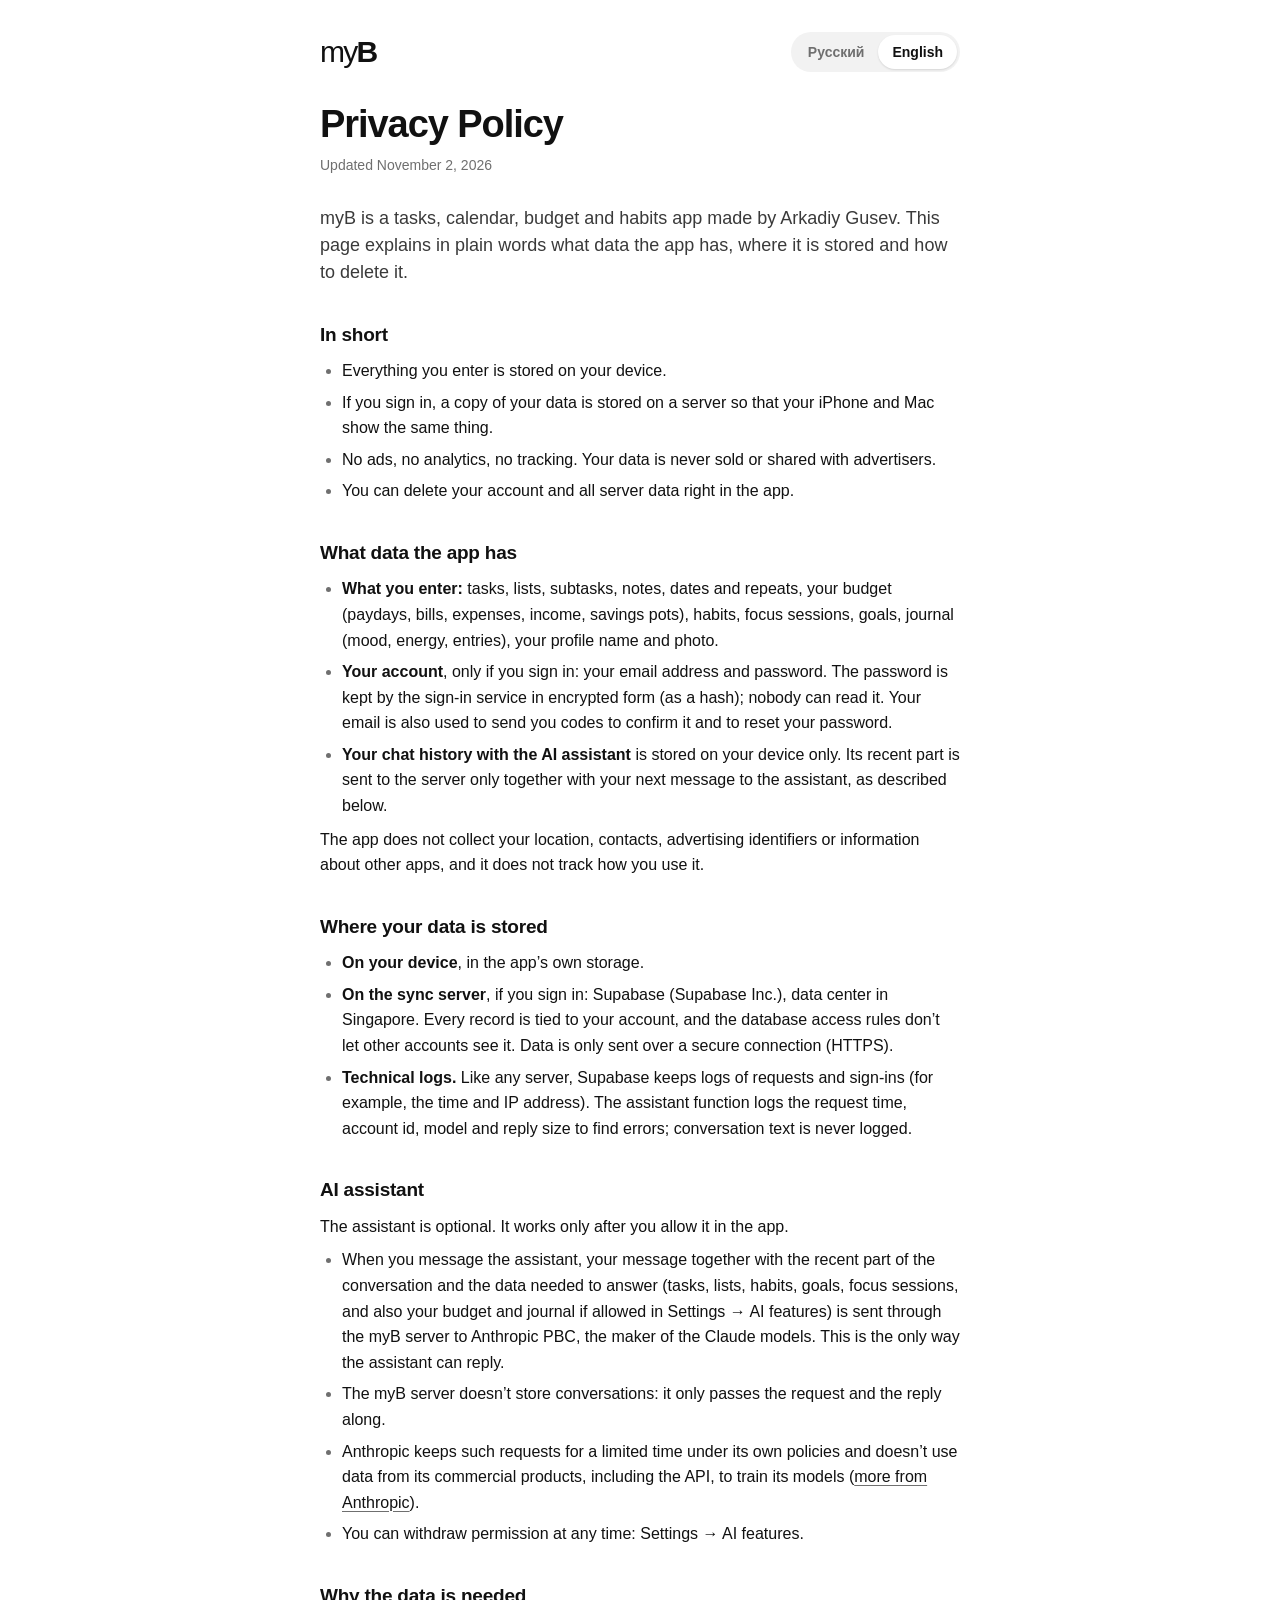
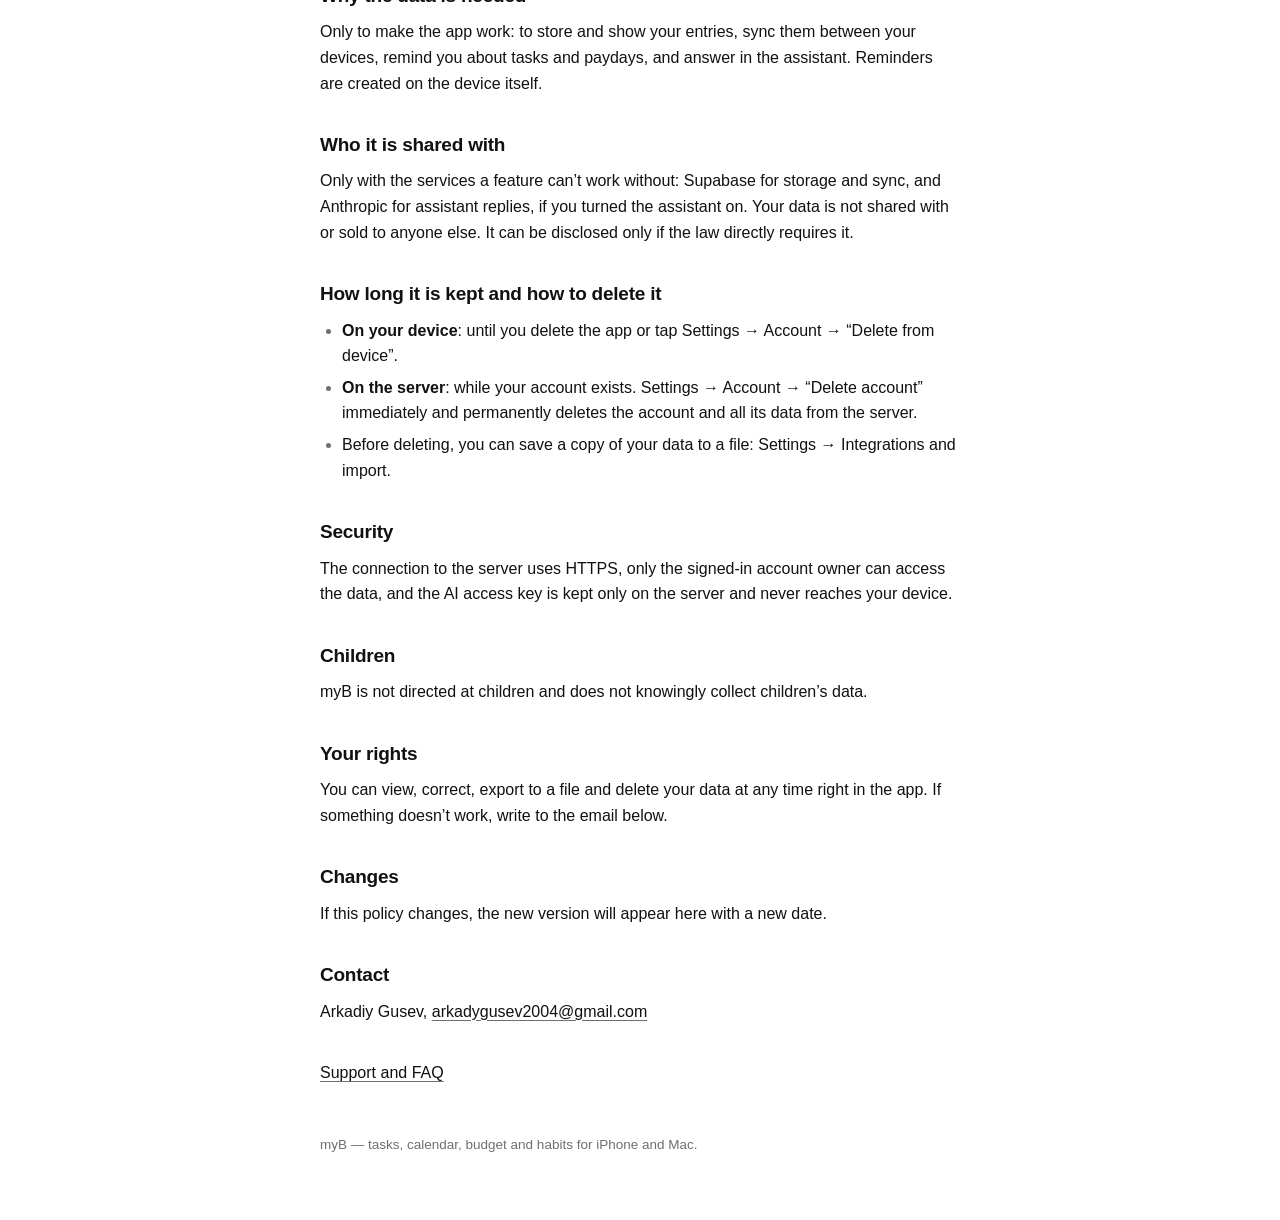
==== privacy.html @ e017b23d "myB: privacy policy, support and home pages" ====
<!doctype html>
<html lang="ru" data-t-ru="Политика конфиденциальности myB" data-t-en="myB Privacy Policy">
<head>
<meta charset="utf-8">
<meta name="viewport" content="width=device-width,initial-scale=1,viewport-fit=cover">
<meta name="color-scheme" content="light dark">
<title>Политика конфиденциальности myB</title>
<link rel="stylesheet" href="site.css">
</head>
<body>
<div class="wrap"><div class="top"><div class="mark" aria-hidden="true">my<b>B</b></div><div class="lang" role="group" aria-label="Language"><button type="button" data-l="ru" aria-pressed="false">Русский</button><button type="button" data-l="en" aria-pressed="false">English</button></div></div><main><section data-lang="ru"><h1>Политика конфиденциальности</h1><p class="pp-upd">Обновлено 2 ноября 2026 г.</p>
<p class="pp-lead">myB — приложение для задач, календаря, бюджета и привычек. Его делает Аркадий Гусев. Здесь простыми словами описано, какие данные есть у приложения, где они хранятся и как их удалить.</p>

<h3>Коротко</h3>
<ul>
<li>Всё, что ты вводишь, хранится на твоём устройстве.</li>
<li>Если войти в аккаунт, копия данных хранится на сервере — чтобы iPhone и MacBook показывали одно и то же.</li>
<li>Никакой рекламы, аналитики и слежки. Данные не продаются и не передаются рекламодателям.</li>
<li>Аккаунт и все данные на сервере можно удалить прямо в приложении.</li>
</ul>

<h3>Какие данные есть у приложения</h3>
<ul>
<li><b>То, что ты вводишь:</b> задачи, списки, подзадачи, заметки, даты и повторы, бюджет (выплаты, платежи, траты, доходы, копилки), привычки, сессии фокуса, цели, дневник (настроение, энергия, записи), имя и фото профиля.</li>
<li><b>Аккаунт</b> — только если ты входишь: адрес электронной почты и пароль. Пароль хранится у сервиса входа в зашифрованном виде (как хэш), увидеть его нельзя. На почту приходят коды для подтверждения и сброса пароля.</li>
<li><b>История переписки с ИИ-ассистентом</b> хранится только на устройстве. На сервер её недавняя часть уходит лишь вместе с очередным сообщением ассистенту — об этом ниже.</li>
</ul>
<p>Приложение не собирает геолокацию, контакты, рекламные идентификаторы, сведения о других приложениях и не ведёт аналитику того, как ты им пользуешься.</p>

<h3>Где хранятся данные</h3>
<ul>
<li><b>На устройстве</b> — во внутреннем хранилище приложения.</li>
<li><b>На сервере синхронизации</b>, если ты вошёл в аккаунт: сервис Supabase (Supabase Inc.), дата-центр в Сингапуре. Каждая запись привязана к твоему аккаунту, и правила доступа базы данных не дают другим аккаунтам её увидеть. Данные передаются только по защищённому соединению (HTTPS).</li>
<li><b>Технические журналы.</b> Как любой сервер, Supabase ведёт журналы запросов и входов (например, время и IP-адрес). Функция ассистента записывает в журнал время запроса, id аккаунта, модель и объём ответа — чтобы находить ошибки; текст переписки туда не пишется.</li>
</ul>

<h3>ИИ-ассистент</h3>
<p>Ассистент — необязательная функция. Он начинает работать только после того, как ты разрешишь это в приложении.</p>
<ul>
<li>Когда ты пишешь ассистенту, твоё сообщение вместе с недавней частью разговора и данные, нужные для ответа (задачи, списки, привычки, цели, сессии фокуса, а также бюджет и дневник, если это разрешено в Настройках → Функции ИИ), отправляются через сервер myB компании Anthropic PBC — разработчику моделей Claude. Только так ассистент может ответить.</li>
<li>Сервер myB переписку не сохраняет: он лишь передаёт запрос и ответ.</li>
<li>Anthropic хранит такие запросы ограниченное время по своим правилам и не использует данные из своих коммерческих продуктов, в том числе из API, для обучения моделей (<a href="https://privacy.claude.com/en/articles/7996868-is-my-data-used-for-training" target="_blank" rel="noopener">подробнее у Anthropic</a>).</li>
<li>Разрешение можно отозвать в любой момент: Настройки → Функции ИИ.</li>
</ul>

<h3>Зачем нужны данные</h3>
<p>Только чтобы приложение работало: хранить и показывать твои записи, синхронизировать их между устройствами, напоминать о задачах и выплатах и отвечать в ассистенте. Напоминания создаются на самом устройстве.</p>

<h3>Кому передаются</h3>
<p>Только сервисам, без которых функция не работает: Supabase — хранение и синхронизация, Anthropic — ответы ассистента, если ты его включил. Никому больше данные не передаются и не продаются. Раскрыть их можно только если этого прямо требует закон.</p>

<h3>Сколько хранятся и как удалить</h3>
<ul>
<li><b>На устройстве</b> — пока ты не удалишь приложение или не нажмёшь Настройки → Аккаунт → «Удалить с устройства».</li>
<li><b>На сервере</b> — пока существует аккаунт. Настройки → Аккаунт → «Удалить аккаунт» сразу и безвозвратно удаляет аккаунт и все его данные с сервера.</li>
<li>Перед удалением можно сохранить копию данных в файл: Настройки → Интеграции и импорт.</li>
</ul>

<h3>Безопасность</h3>
<p>Связь с сервером идёт по HTTPS, доступ к данным есть только у вошедшего владельца аккаунта, ключ доступа к ИИ хранится только на сервере и не попадает на устройство.</p>

<h3>Дети</h3>
<p>myB не рассчитан специально на детей и сознательно не собирает данные детей.</p>

<h3>Твои права</h3>
<p>Ты можешь в любой момент посмотреть, исправить, выгрузить в файл и удалить свои данные прямо в приложении. Если что-то не получается — напиши на почту ниже.</p>

<h3>Изменения</h3>
<p>Если политика изменится, новая версия появится здесь с новой датой.</p>

<h3>Связаться</h3>
<p>Аркадий Гусев, <a href="mailto:arkadygusev2004@gmail.com">arkadygusev2004@gmail.com</a></p>
</section><section data-lang="en" hidden><h1>Privacy Policy</h1><p class="pp-upd">Updated November 2, 2026</p>
<p class="pp-lead">myB is a tasks, calendar, budget and habits app made by Arkadiy Gusev. This page explains in plain words what data the app has, where it is stored and how to delete it.</p>

<h3>In short</h3>
<ul>
<li>Everything you enter is stored on your device.</li>
<li>If you sign in, a copy of your data is stored on a server so that your iPhone and Mac show the same thing.</li>
<li>No ads, no analytics, no tracking. Your data is never sold or shared with advertisers.</li>
<li>You can delete your account and all server data right in the app.</li>
</ul>

<h3>What data the app has</h3>
<ul>
<li><b>What you enter:</b> tasks, lists, subtasks, notes, dates and repeats, your budget (paydays, bills, expenses, income, savings pots), habits, focus sessions, goals, journal (mood, energy, entries), your profile name and photo.</li>
<li><b>Your account</b>, only if you sign in: your email address and password. The password is kept by the sign-in service in encrypted form (as a hash); nobody can read it. Your email is also used to send you codes to confirm it and to reset your password.</li>
<li><b>Your chat history with the AI assistant</b> is stored on your device only. Its recent part is sent to the server only together with your next message to the assistant, as described below.</li>
</ul>
<p>The app does not collect your location, contacts, advertising identifiers or information about other apps, and it does not track how you use it.</p>

<h3>Where your data is stored</h3>
<ul>
<li><b>On your device</b>, in the app’s own storage.</li>
<li><b>On the sync server</b>, if you sign in: Supabase (Supabase Inc.), data center in Singapore. Every record is tied to your account, and the database access rules don’t let other accounts see it. Data is only sent over a secure connection (HTTPS).</li>
<li><b>Technical logs.</b> Like any server, Supabase keeps logs of requests and sign-ins (for example, the time and IP address). The assistant function logs the request time, account id, model and reply size to find errors; conversation text is never logged.</li>
</ul>

<h3>AI assistant</h3>
<p>The assistant is optional. It works only after you allow it in the app.</p>
<ul>
<li>When you message the assistant, your message together with the recent part of the conversation and the data needed to answer (tasks, lists, habits, goals, focus sessions, and also your budget and journal if allowed in Settings → AI features) is sent through the myB server to Anthropic PBC, the maker of the Claude models. This is the only way the assistant can reply.</li>
<li>The myB server doesn’t store conversations: it only passes the request and the reply along.</li>
<li>Anthropic keeps such requests for a limited time under its own policies and doesn’t use data from its commercial products, including the API, to train its models (<a href="https://privacy.claude.com/en/articles/7996868-is-my-data-used-for-training" target="_blank" rel="noopener">more from Anthropic</a>).</li>
<li>You can withdraw permission at any time: Settings → AI features.</li>
</ul>

<h3>Why the data is needed</h3>
<p>Only to make the app work: to store and show your entries, sync them between your devices, remind you about tasks and paydays, and answer in the assistant. Reminders are created on the device itself.</p>

<h3>Who it is shared with</h3>
<p>Only with the services a feature can’t work without: Supabase for storage and sync, and Anthropic for assistant replies, if you turned the assistant on. Your data is not shared with or sold to anyone else. It can be disclosed only if the law directly requires it.</p>

<h3>How long it is kept and how to delete it</h3>
<ul>
<li><b>On your device</b>: until you delete the app or tap Settings → Account → “Delete from device”.</li>
<li><b>On the server</b>: while your account exists. Settings → Account → “Delete account” immediately and permanently deletes the account and all its data from the server.</li>
<li>Before deleting, you can save a copy of your data to a file: Settings → Integrations and import.</li>
</ul>

<h3>Security</h3>
<p>The connection to the server uses HTTPS, only the signed-in account owner can access the data, and the AI access key is kept only on the server and never reaches your device.</p>

<h3>Children</h3>
<p>myB is not directed at children and does not knowingly collect children’s data.</p>

<h3>Your rights</h3>
<p>You can view, correct, export to a file and delete your data at any time right in the app. If something doesn’t work, write to the email below.</p>

<h3>Changes</h3>
<p>If this policy changes, the new version will appear here with a new date.</p>

<h3>Contact</h3>
<p>Arkadiy Gusev, <a href="mailto:arkadygusev2004@gmail.com">arkadygusev2004@gmail.com</a></p>
</section><p style="margin-top:36px"><a href="support.html" data-keep="support.html"><span data-lang="ru">Поддержка и вопросы</span><span data-lang="en" hidden>Support and FAQ</span></a></p></main>
<footer><span data-lang="ru">myB — задачи, календарь, бюджет и привычки для iPhone и Mac.</span><span data-lang="en" hidden>myB — tasks, calendar, budget and habits for iPhone and Mac.</span></footer></div>
<script src="site.js"></script>
</body>
</html>
---- site.css ----
:root{
  --bg:#FFFFFF; --ink:#111111; --ink2:#3A3A3A; --muted:#6F6F6F; --line:#E7E7E7; --chip:#F2F2F2;
  --font:-apple-system,BlinkMacSystemFont,"Segoe UI",Roboto,sans-serif;
}
@media (prefers-color-scheme: dark){:root:not([data-theme="light"]){--bg:#0E0E0E;--ink:#F3F3F3;--ink2:#CFCFCF;--muted:#8C8C8C;--line:#262626;--chip:#1F1F1F;color-scheme:dark}}
:root[data-theme="dark"]{--bg:#0E0E0E;--ink:#F3F3F3;--ink2:#CFCFCF;--muted:#8C8C8C;--line:#262626;--chip:#1F1F1F;color-scheme:dark}
body{background:var(--bg);color:var(--ink);font-family:var(--font);font-size:16px;line-height:1.6;-webkit-font-smoothing:antialiased;margin:0;
  padding-left:max(16px,env(safe-area-inset-left,0px));padding-right:max(16px,env(safe-area-inset-right,0px));padding-block:32px 64px}
.wrap{max-width:40rem;margin:0 auto}
.top{display:flex;align-items:center;justify-content:space-between;gap:16px;margin:0 0 32px}
.mark{font-size:30px;font-weight:450;letter-spacing:-.06em;line-height:1;margin:0}
.mark b{font-weight:800}
.lang{display:inline-flex;background:var(--chip);border-radius:999px;padding:3px}
.lang button{font:inherit;font-size:14px;font-weight:600;border:0;background:transparent;color:var(--muted);padding:6px 14px;border-radius:999px;cursor:pointer}
.lang button[aria-pressed="true"]{background:var(--bg);color:var(--ink);box-shadow:0 1px 2px rgba(0,0,0,.12)}
.lang button:focus-visible,a:focus-visible,summary:focus-visible,.copy:focus-visible{outline:2px solid var(--ink);outline-offset:3px}
h1{font-size:clamp(28px,6vw,38px);line-height:1.1;letter-spacing:-.028em;font-weight:780;margin:0 0 8px;text-wrap:balance}
.pp-upd{color:var(--muted);font-size:14px;margin:0 0 28px}
.pp-lead{font-size:18px;line-height:1.5;color:var(--ink2);margin:0 0 8px}
h3{font-size:19px;letter-spacing:-.012em;margin:34px 0 8px;font-weight:700;text-wrap:balance}
p{margin:8px 0}
ul{margin:8px 0;padding-left:22px}
li{margin:6px 0}
li::marker{color:var(--muted)}
a{color:var(--ink);text-underline-offset:3px;text-decoration-color:var(--muted)}
.faq{border-top:1px solid var(--line);margin-top:24px}
.faq details{border-bottom:1px solid var(--line);padding:2px 0}
.faq summary{cursor:pointer;list-style:none;font-weight:650;font-size:17px;padding:14px 28px 14px 0;position:relative}
.faq summary::-webkit-details-marker{display:none}
.faq summary::after{content:"+";position:absolute;right:4px;top:50%;transform:translateY(-54%);line-height:1;font-weight:400;font-size:22px;color:var(--muted)}
.faq details[open] summary::after{content:"–"}
.faq details p{margin:0 0 16px;color:var(--ink2)}
.contact{margin-top:40px;background:var(--chip);border-radius:16px;padding:20px}
.contact h3{margin:0 0 6px}
.mail{display:flex;flex-wrap:wrap;align-items:center;gap:8px 12px;margin-top:10px}
.mail code{font-family:inherit;font-size:17px;font-weight:600;user-select:all;word-break:break-all}
.copy{font:inherit;font-size:14px;font-weight:600;border:1px solid var(--line);background:var(--bg);color:var(--ink);border-radius:999px;padding:6px 14px;cursor:pointer}
footer{margin-top:48px;color:var(--muted);font-size:13.5px}
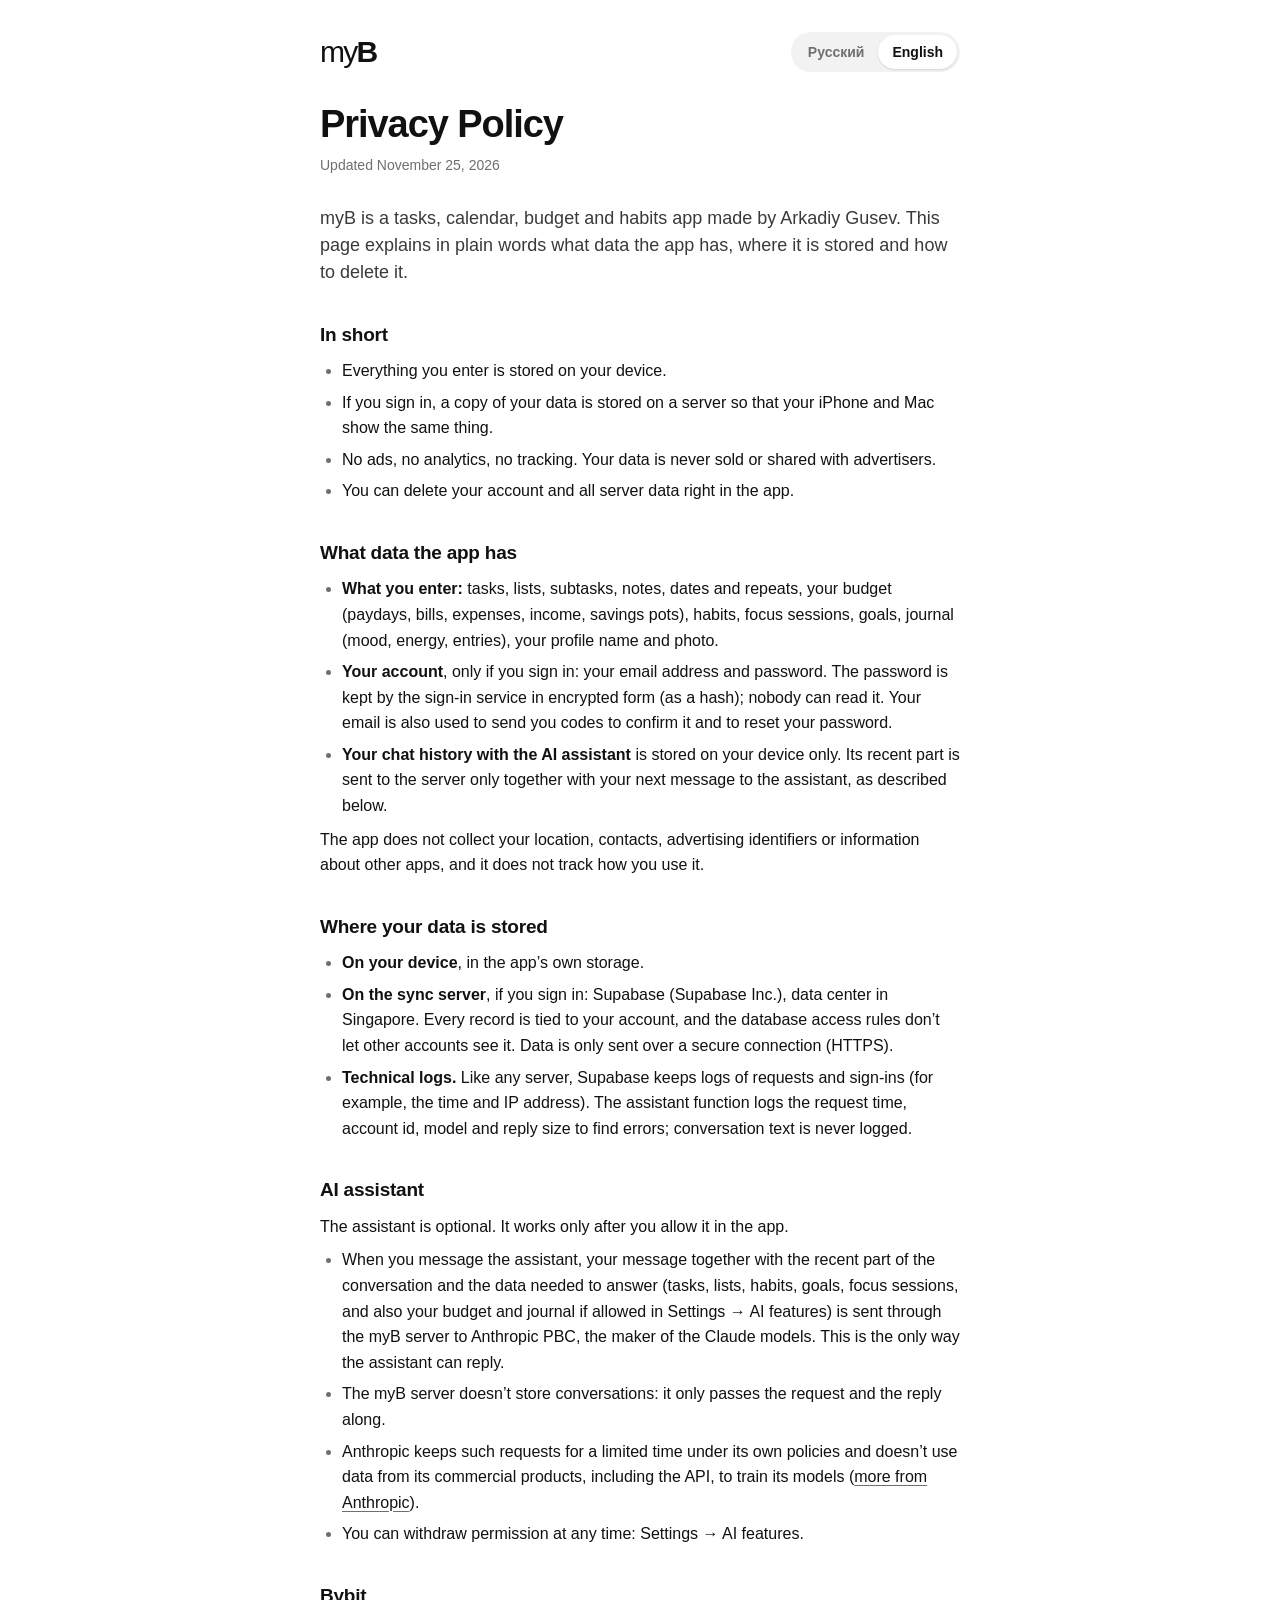
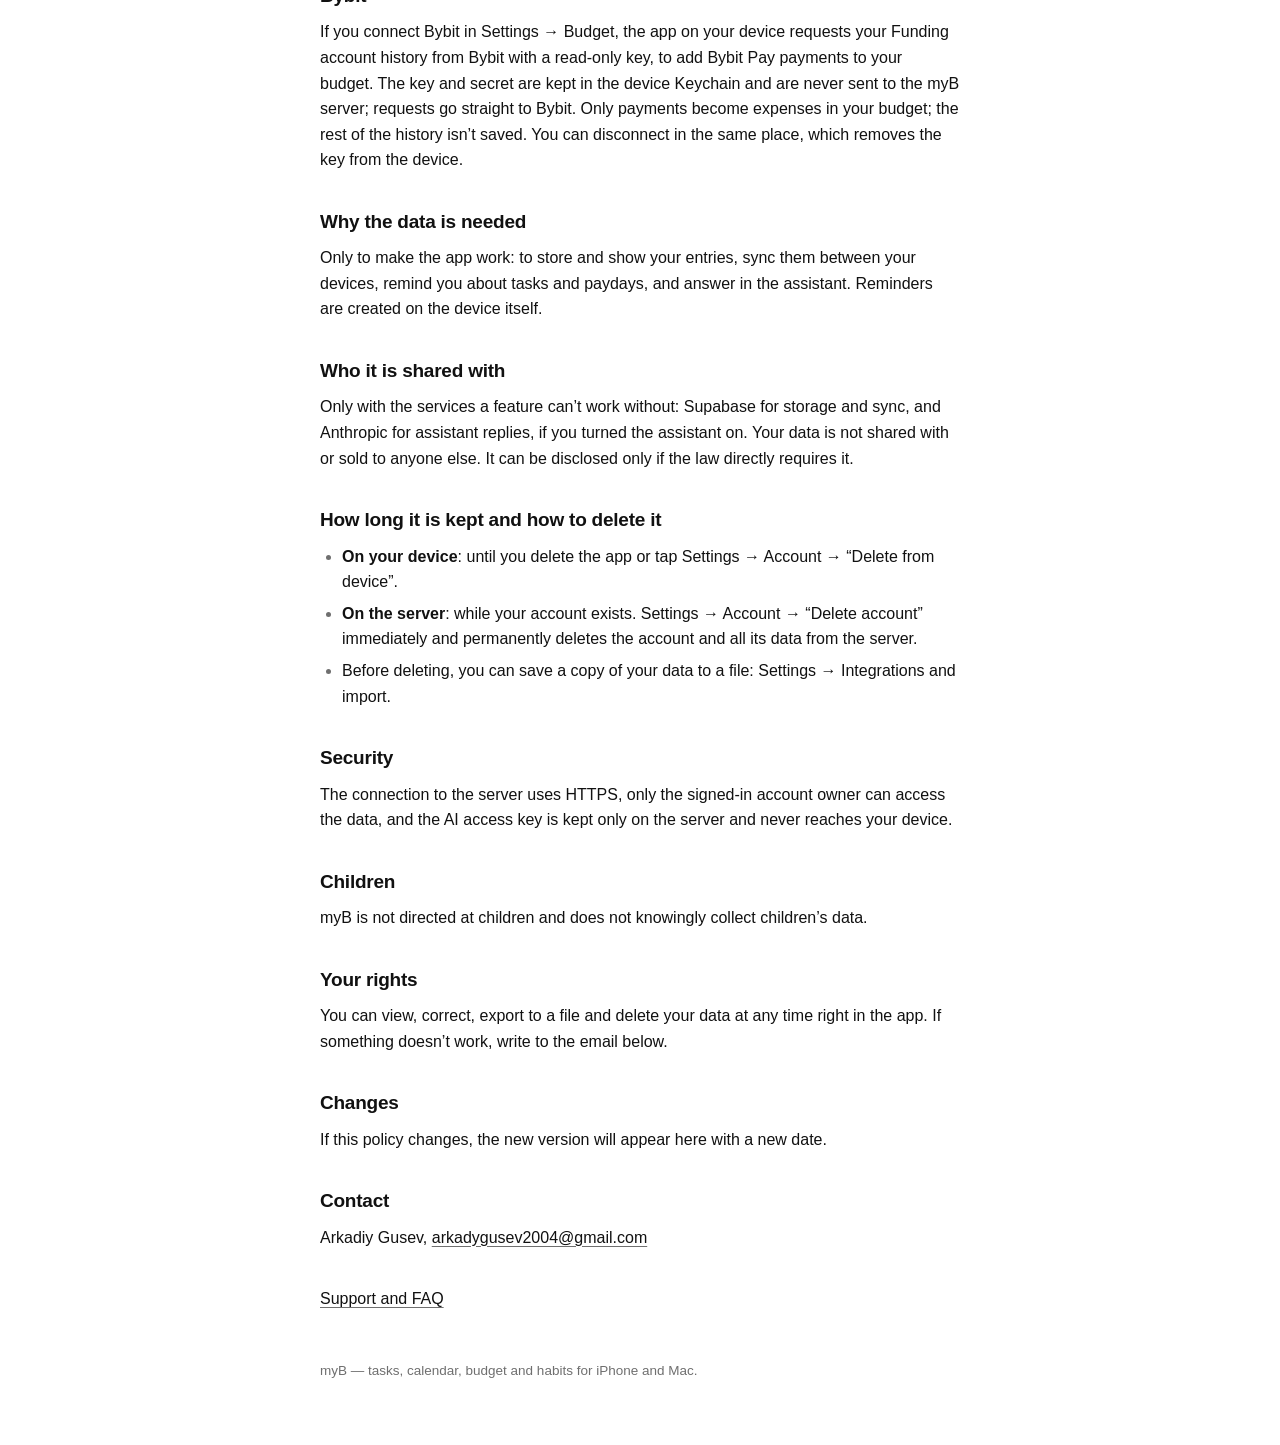
==== commit 6e16fd97: "Booking page and privacy update book.html, book.js, book.css: guests pick a free time from a myB lin" ====
--- a/privacy.html
+++ b/privacy.html
@@ -8,7 +8,7 @@
 <link rel="stylesheet" href="site.css">
 </head>
 <body>
-<div class="wrap"><div class="top"><div class="mark" aria-hidden="true">my<b>B</b></div><div class="lang" role="group" aria-label="Language"><button type="button" data-l="ru" aria-pressed="false">Русский</button><button type="button" data-l="en" aria-pressed="false">English</button></div></div><main><section data-lang="ru"><h1>Политика конфиденциальности</h1><p class="pp-upd">Обновлено 2 ноября 2026 г.</p>
+<div class="wrap"><div class="top"><div class="mark" aria-hidden="true">my<b>B</b></div><div class="lang" role="group" aria-label="Language"><button type="button" data-l="ru" aria-pressed="false">Русский</button><button type="button" data-l="en" aria-pressed="false">English</button></div></div><main><section data-lang="ru"><h1>Политика конфиденциальности</h1><p class="pp-upd">Обновлено 25 ноября 2026 г.</p>
 <p class="pp-lead">myB — приложение для задач, календаря, бюджета и привычек. Его делает Аркадий Гусев. Здесь простыми словами описано, какие данные есть у приложения, где они хранятся и как их удалить.</p>
 
 <h3>Коротко</h3>
@@ -43,6 +43,9 @@
 <li>Разрешение можно отозвать в любой момент: Настройки → Функции ИИ.</li>
 </ul>
 
+<h3>Bybit</h3>
+<p>Если подключишь Bybit в Настройках → Бюджет, приложение на твоём устройстве само запрашивает у Bybit историю твоего Funding-счёта по ключу только на чтение, чтобы записывать оплаты Bybit Pay в бюджет. Ключ и секрет хранятся в Связке ключей устройства и на сервер myB не отправляются; запросы идут напрямую в Bybit. Тратами в бюджете становятся только оплаты, остальная история не сохраняется. Отключить можно там же — ключ удалится с устройства.</p>
+
 <h3>Зачем нужны данные</h3>
 <p>Только чтобы приложение работало: хранить и показывать твои записи, синхронизировать их между устройствами, напоминать о задачах и выплатах и отвечать в ассистенте. Напоминания создаются на самом устройстве.</p>
 
@@ -70,7 +73,7 @@
 
 <h3>Связаться</h3>
 <p>Аркадий Гусев, <a href="mailto:arkadygusev2004@gmail.com">arkadygusev2004@gmail.com</a></p>
-</section><section data-lang="en" hidden><h1>Privacy Policy</h1><p class="pp-upd">Updated November 2, 2026</p>
+</section><section data-lang="en" hidden><h1>Privacy Policy</h1><p class="pp-upd">Updated November 25, 2026</p>
 <p class="pp-lead">myB is a tasks, calendar, budget and habits app made by Arkadiy Gusev. This page explains in plain words what data the app has, where it is stored and how to delete it.</p>
 
 <h3>In short</h3>
@@ -105,6 +108,9 @@
 <li>You can withdraw permission at any time: Settings → AI features.</li>
 </ul>
 
+<h3>Bybit</h3>
+<p>If you connect Bybit in Settings → Budget, the app on your device requests your Funding account history from Bybit with a read-only key, to add Bybit Pay payments to your budget. The key and secret are kept in the device Keychain and are never sent to the myB server; requests go straight to Bybit. Only payments become expenses in your budget; the rest of the history isn’t saved. You can disconnect in the same place, which removes the key from the device.</p>
+
 <h3>Why the data is needed</h3>
 <p>Only to make the app work: to store and show your entries, sync them between your devices, remind you about tasks and paydays, and answer in the assistant. Reminders are created on the device itself.</p>
 
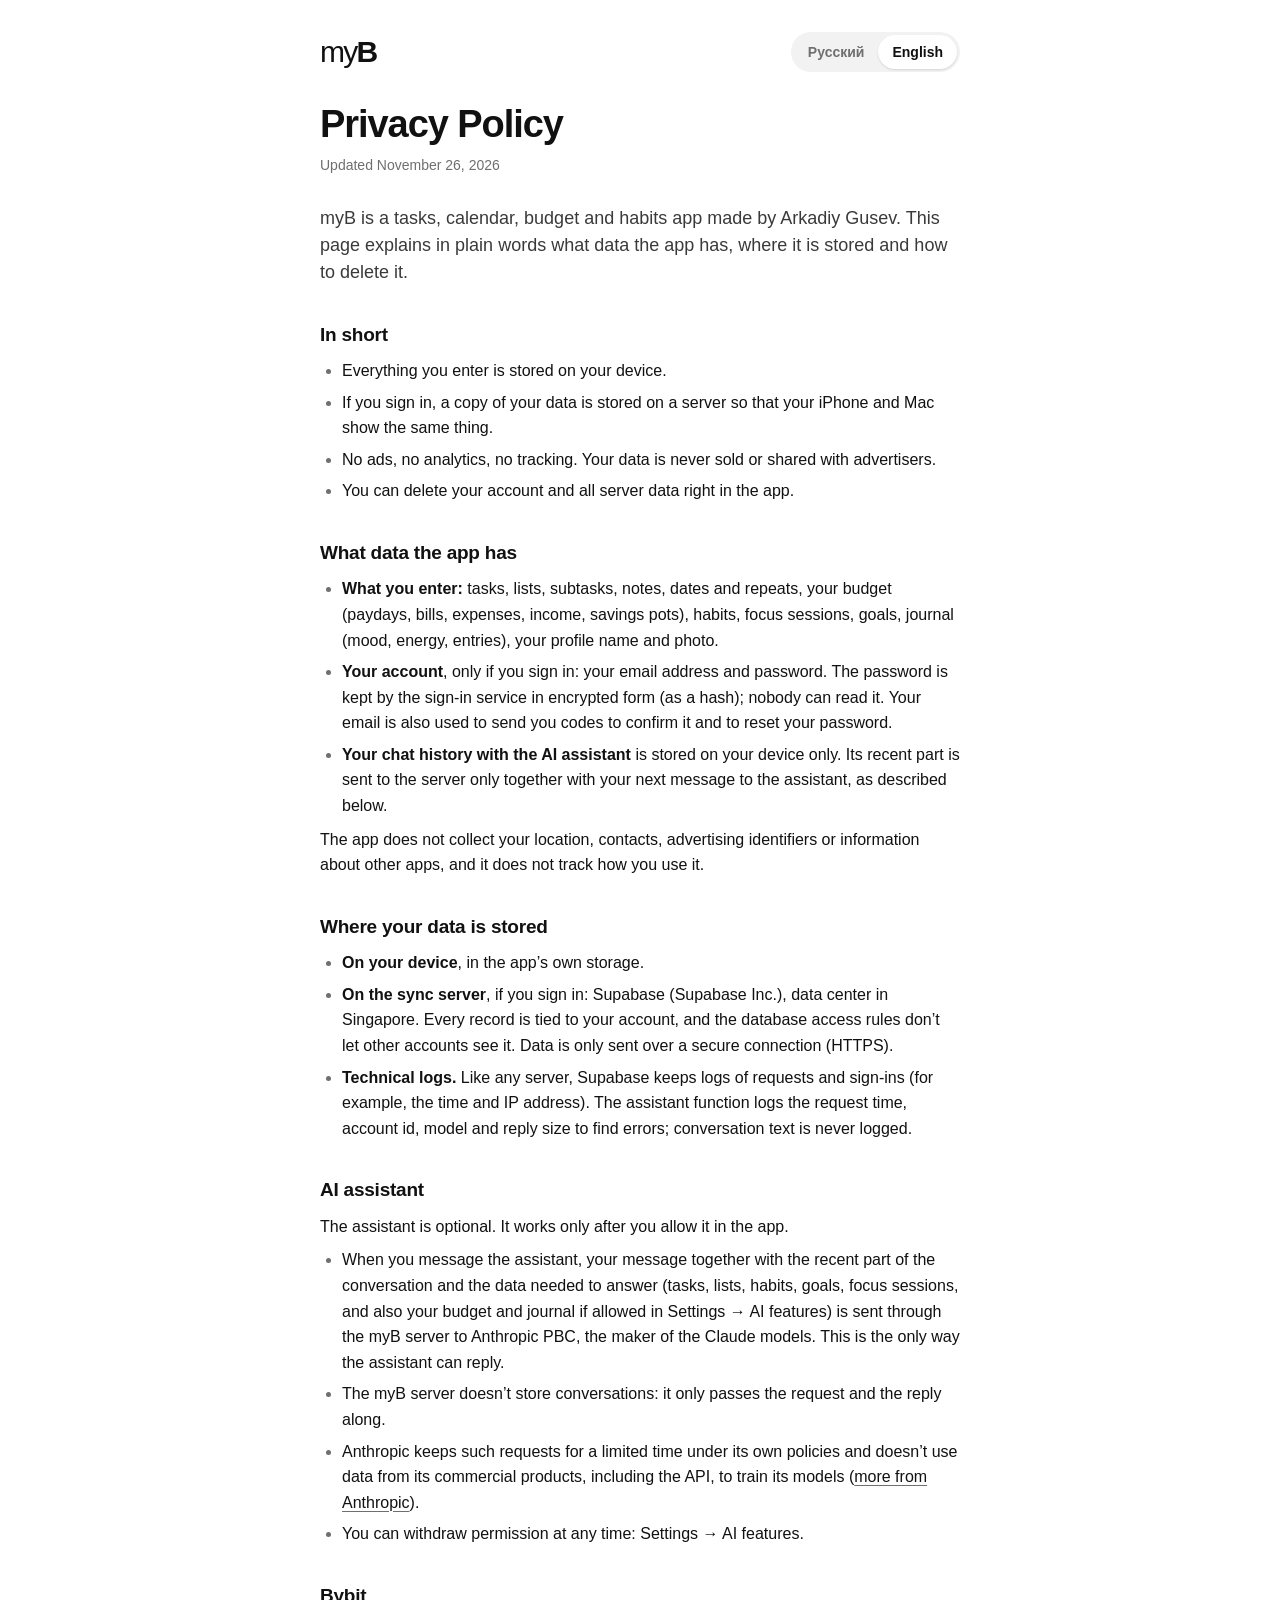
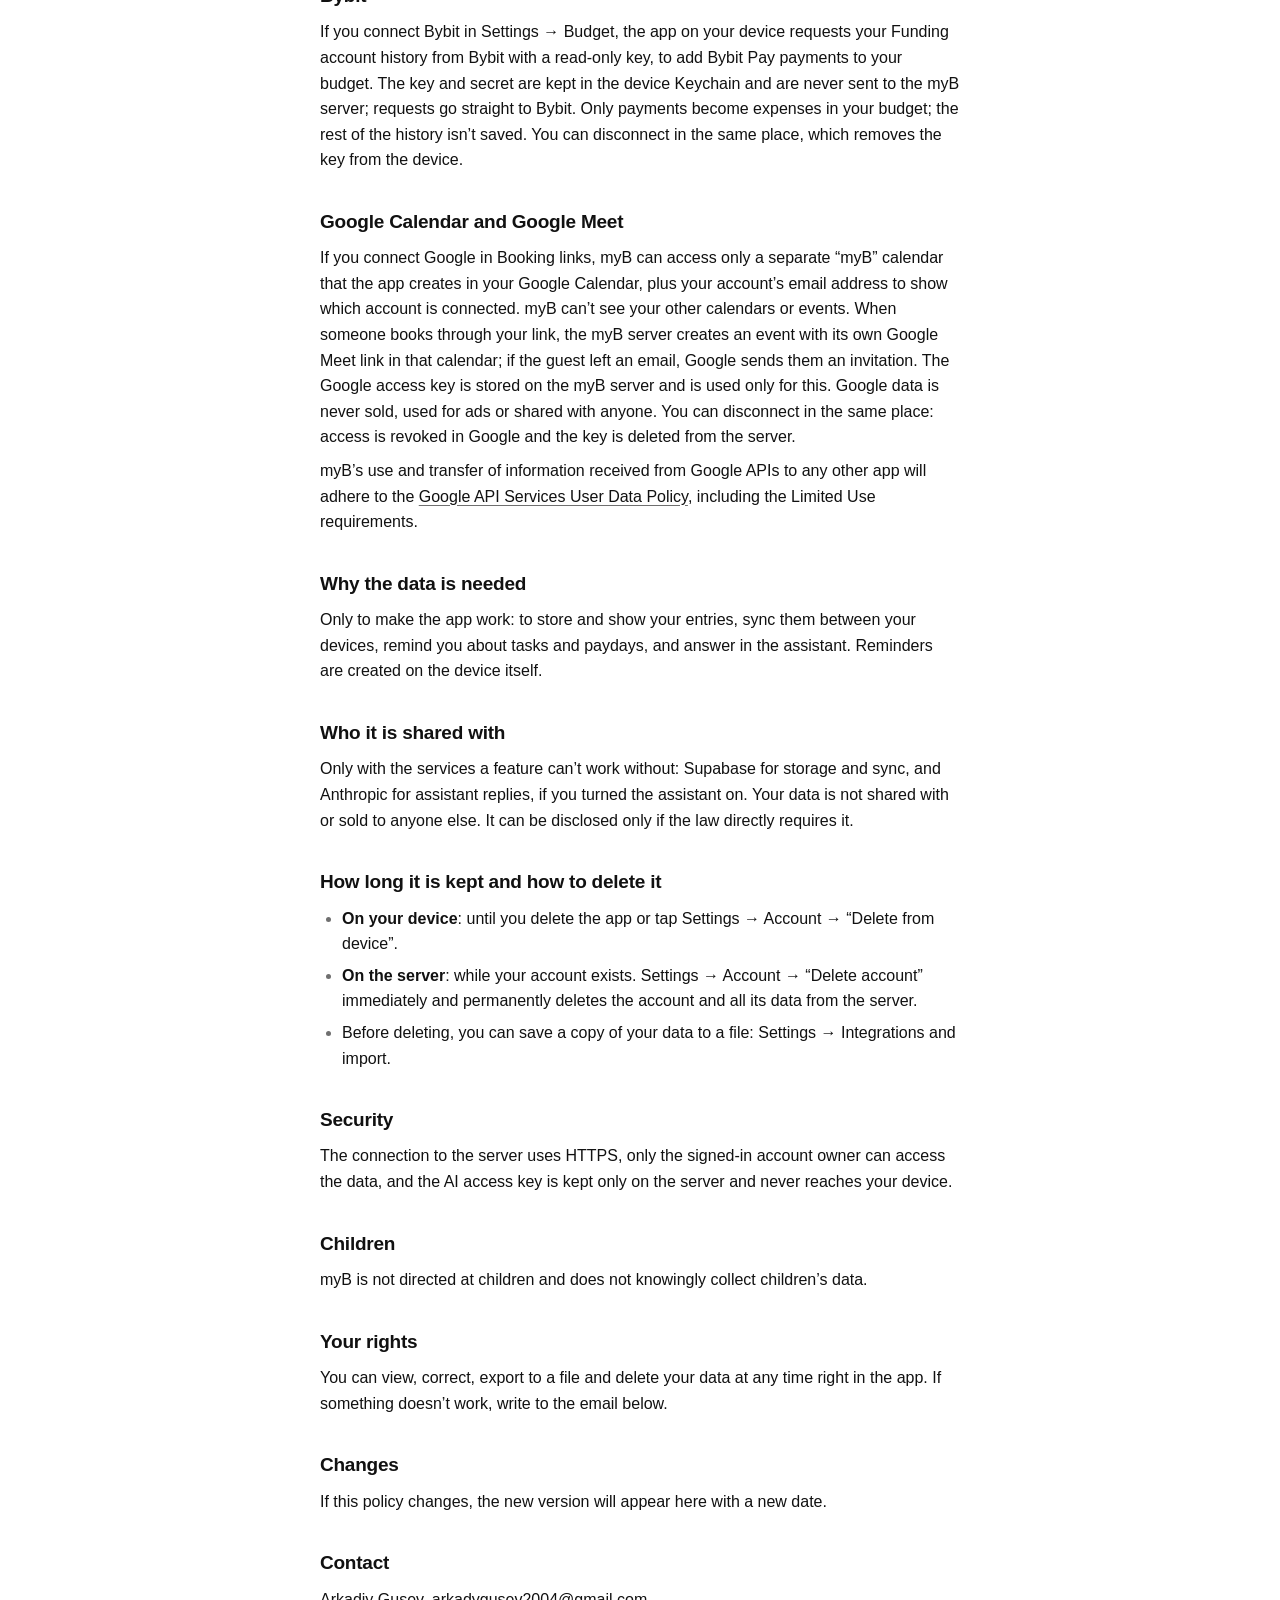
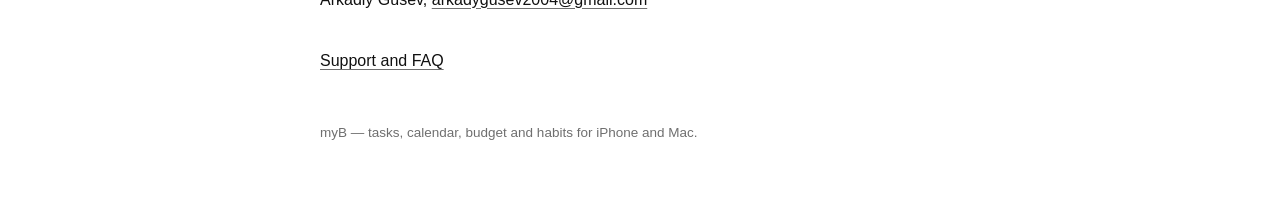
==== commit 77add1ee: "Privacy policy: Google Calendar and Meet" ====
--- a/privacy.html
+++ b/privacy.html
@@ -8,7 +8,7 @@
 <link rel="stylesheet" href="site.css">
 </head>
 <body>
-<div class="wrap"><div class="top"><div class="mark" aria-hidden="true">my<b>B</b></div><div class="lang" role="group" aria-label="Language"><button type="button" data-l="ru" aria-pressed="false">Русский</button><button type="button" data-l="en" aria-pressed="false">English</button></div></div><main><section data-lang="ru"><h1>Политика конфиденциальности</h1><p class="pp-upd">Обновлено 25 ноября 2026 г.</p>
+<div class="wrap"><div class="top"><div class="mark" aria-hidden="true">my<b>B</b></div><div class="lang" role="group" aria-label="Language"><button type="button" data-l="ru" aria-pressed="false">Русский</button><button type="button" data-l="en" aria-pressed="false">English</button></div></div><main><section data-lang="ru"><h1>Политика конфиденциальности</h1><p class="pp-upd">Обновлено 26 ноября 2026 г.</p>
 <p class="pp-lead">myB — приложение для задач, календаря, бюджета и привычек. Его делает Аркадий Гусев. Здесь простыми словами описано, какие данные есть у приложения, где они хранятся и как их удалить.</p>
 
 <h3>Коротко</h3>
@@ -46,6 +46,10 @@
 <h3>Bybit</h3>
 <p>Если подключишь Bybit в Настройках → Бюджет, приложение на твоём устройстве само запрашивает у Bybit историю твоего Funding-счёта по ключу только на чтение, чтобы записывать оплаты Bybit Pay в бюджет. Ключ и секрет хранятся в Связке ключей устройства и на сервер myB не отправляются; запросы идут напрямую в Bybit. Тратами в бюджете становятся только оплаты, остальная история не сохраняется. Отключить можно там же — ключ удалится с устройства.</p>
 
+<h3>Google Календарь и Google Meet</h3>
+<p>Если подключишь Google в «Запись на встречи», myB получает доступ только к отдельному календарю «myB», который приложение само создаёт в твоём Google Календаре, и к адресу аккаунта — чтобы показать, какой аккаунт подключён. Другие календари и события myB не видит. Когда кто-то записывается по твоей ссылке, сервер myB создаёт в этом календаре событие со своей ссылкой Google Meet; если гость оставил почту, Google отправляет ему приглашение. Ключ доступа Google хранится на сервере myB и нужен только для этого. Данные Google не продаются, не используются для рекламы и никому не передаются. Отключить можно там же — доступ отзывается в Google, ключ удаляется с сервера.</p>
+<p>Использование myB информации, полученной через API Google, соответствует <a href="https://developers.google.com/terms/api-services-user-data-policy">Google API Services User Data Policy</a>, включая требования Limited Use.</p>
+
 <h3>Зачем нужны данные</h3>
 <p>Только чтобы приложение работало: хранить и показывать твои записи, синхронизировать их между устройствами, напоминать о задачах и выплатах и отвечать в ассистенте. Напоминания создаются на самом устройстве.</p>
 
@@ -73,7 +77,7 @@
 
 <h3>Связаться</h3>
 <p>Аркадий Гусев, <a href="mailto:arkadygusev2004@gmail.com">arkadygusev2004@gmail.com</a></p>
-</section><section data-lang="en" hidden><h1>Privacy Policy</h1><p class="pp-upd">Updated November 25, 2026</p>
+</section><section data-lang="en" hidden><h1>Privacy Policy</h1><p class="pp-upd">Updated November 26, 2026</p>
 <p class="pp-lead">myB is a tasks, calendar, budget and habits app made by Arkadiy Gusev. This page explains in plain words what data the app has, where it is stored and how to delete it.</p>
 
 <h3>In short</h3>
@@ -111,6 +115,10 @@
 <h3>Bybit</h3>
 <p>If you connect Bybit in Settings → Budget, the app on your device requests your Funding account history from Bybit with a read-only key, to add Bybit Pay payments to your budget. The key and secret are kept in the device Keychain and are never sent to the myB server; requests go straight to Bybit. Only payments become expenses in your budget; the rest of the history isn’t saved. You can disconnect in the same place, which removes the key from the device.</p>
 
+<h3>Google Calendar and Google Meet</h3>
+<p>If you connect Google in Booking links, myB can access only a separate “myB” calendar that the app creates in your Google Calendar, plus your account’s email address to show which account is connected. myB can’t see your other calendars or events. When someone books through your link, the myB server creates an event with its own Google Meet link in that calendar; if the guest left an email, Google sends them an invitation. The Google access key is stored on the myB server and is used only for this. Google data is never sold, used for ads or shared with anyone. You can disconnect in the same place: access is revoked in Google and the key is deleted from the server.</p>
+<p>myB’s use and transfer of information received from Google APIs to any other app will adhere to the <a href="https://developers.google.com/terms/api-services-user-data-policy">Google API Services User Data Policy</a>, including the Limited Use requirements.</p>
+
 <h3>Why the data is needed</h3>
 <p>Only to make the app work: to store and show your entries, sync them between your devices, remind you about tasks and paydays, and answer in the assistant. Reminders are created on the device itself.</p>
 
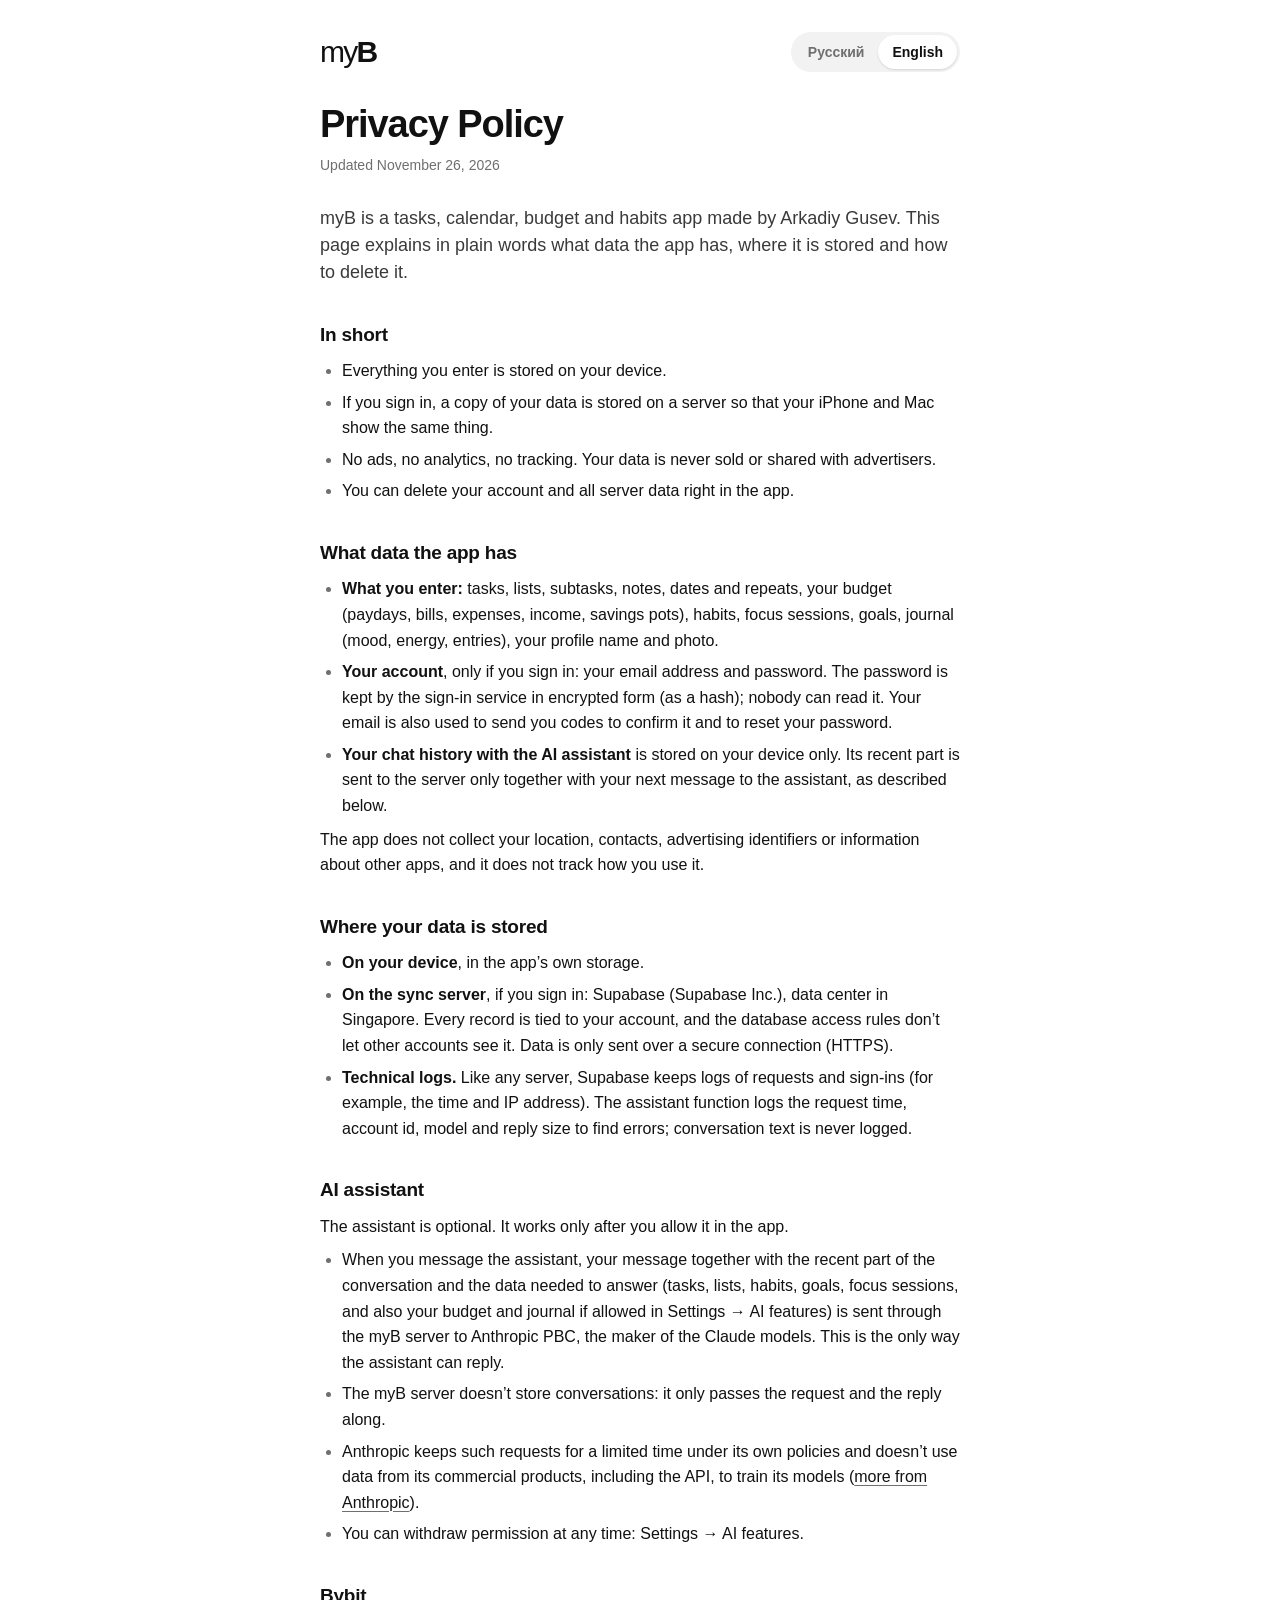
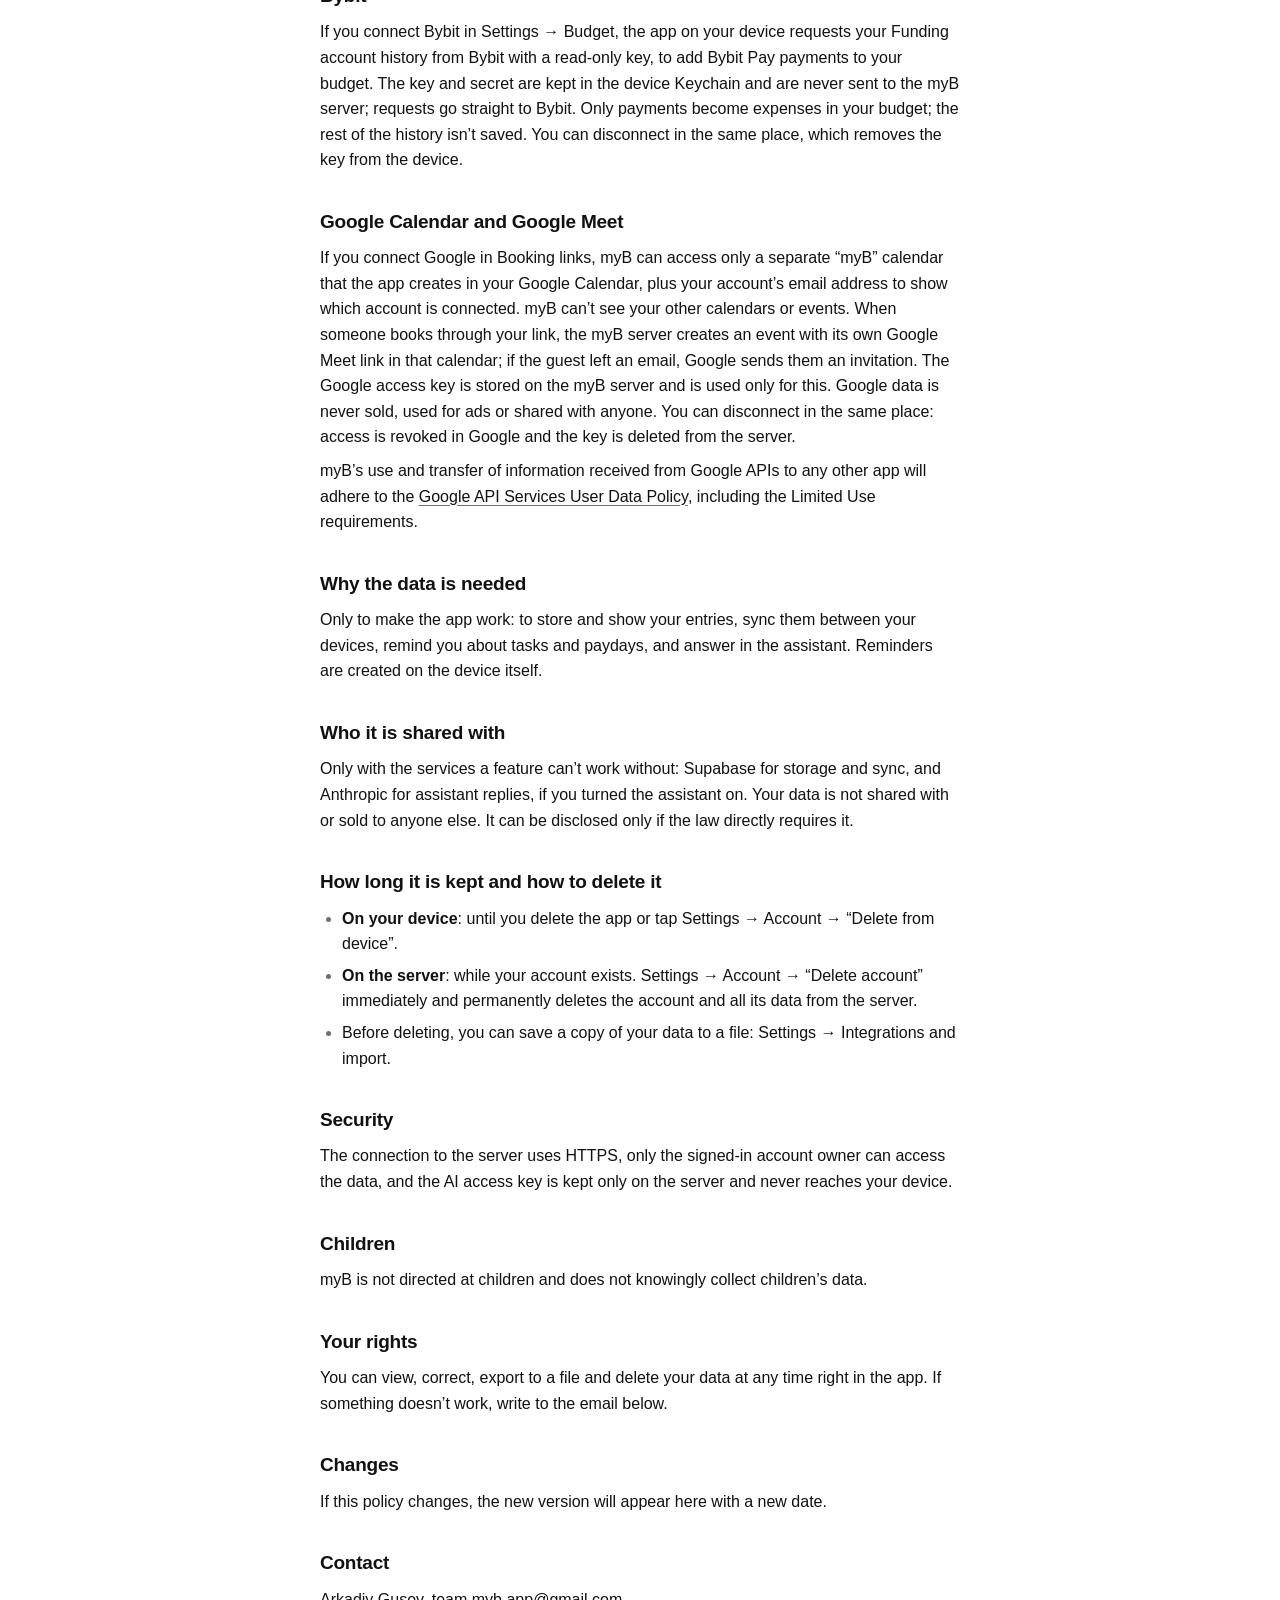
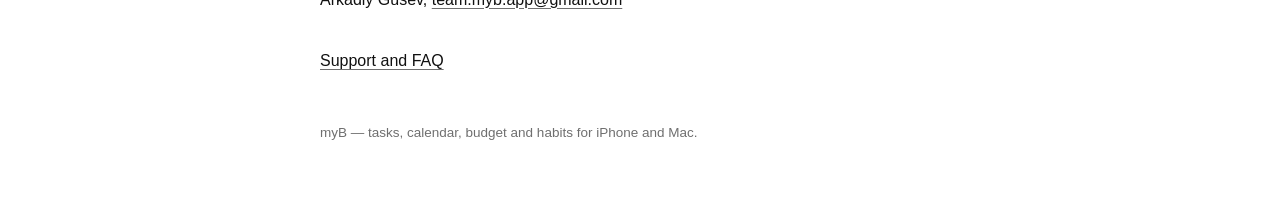
==== commit ec69929b: "Support & partnerships email: team.myb.app@gmail.com" ====
--- a/privacy.html
+++ b/privacy.html
@@ -76,7 +76,7 @@
 <p>Если политика изменится, новая версия появится здесь с новой датой.</p>
 
 <h3>Связаться</h3>
-<p>Аркадий Гусев, <a href="mailto:arkadygusev2004@gmail.com">arkadygusev2004@gmail.com</a></p>
+<p>Аркадий Гусев, <a href="mailto:team.myb.app@gmail.com">team.myb.app@gmail.com</a></p>
 </section><section data-lang="en" hidden><h1>Privacy Policy</h1><p class="pp-upd">Updated November 26, 2026</p>
 <p class="pp-lead">myB is a tasks, calendar, budget and habits app made by Arkadiy Gusev. This page explains in plain words what data the app has, where it is stored and how to delete it.</p>
 
@@ -145,7 +145,7 @@
 <p>If this policy changes, the new version will appear here with a new date.</p>
 
 <h3>Contact</h3>
-<p>Arkadiy Gusev, <a href="mailto:arkadygusev2004@gmail.com">arkadygusev2004@gmail.com</a></p>
+<p>Arkadiy Gusev, <a href="mailto:team.myb.app@gmail.com">team.myb.app@gmail.com</a></p>
 </section><p style="margin-top:36px"><a href="support.html" data-keep="support.html"><span data-lang="ru">Поддержка и вопросы</span><span data-lang="en" hidden>Support and FAQ</span></a></p></main>
 <footer><span data-lang="ru">myB — задачи, календарь, бюджет и привычки для iPhone и Mac.</span><span data-lang="en" hidden>myB — tasks, calendar, budget and habits for iPhone and Mac.</span></footer></div>
 <script src="site.js"></script>
